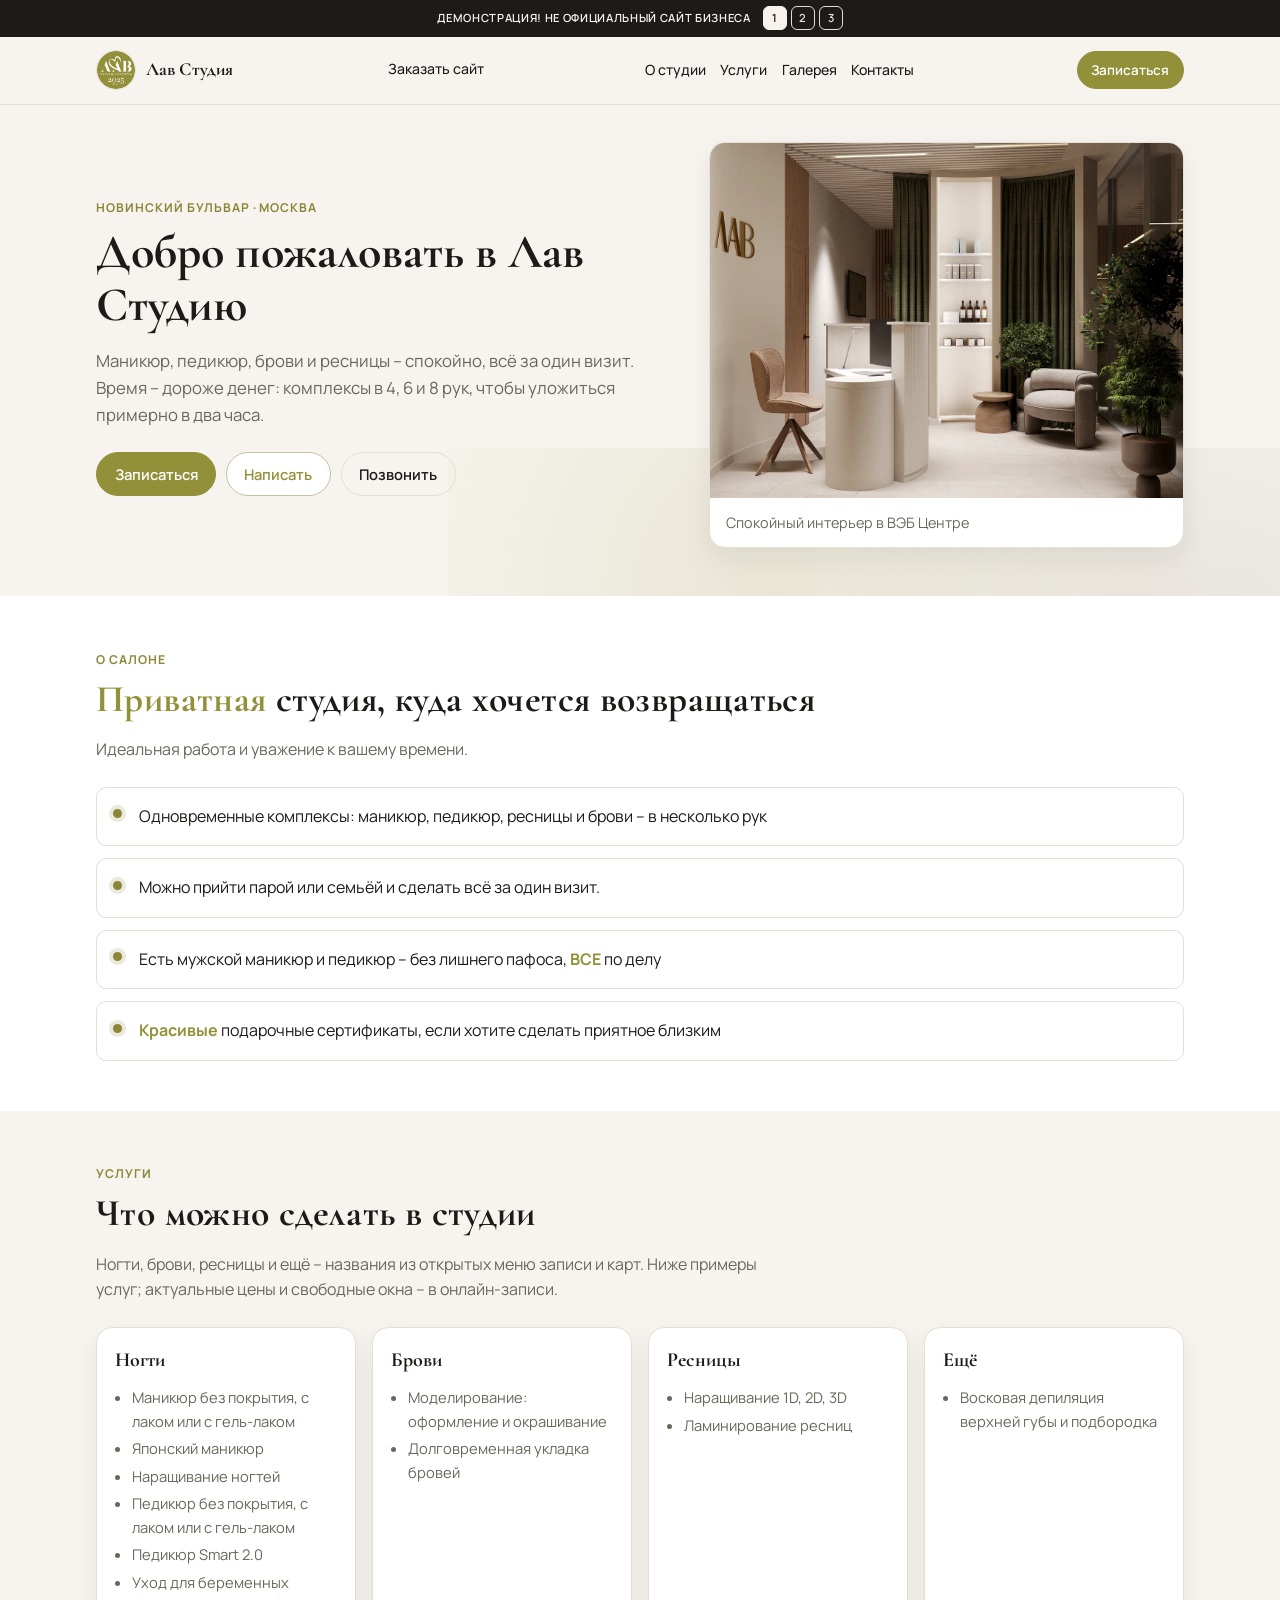
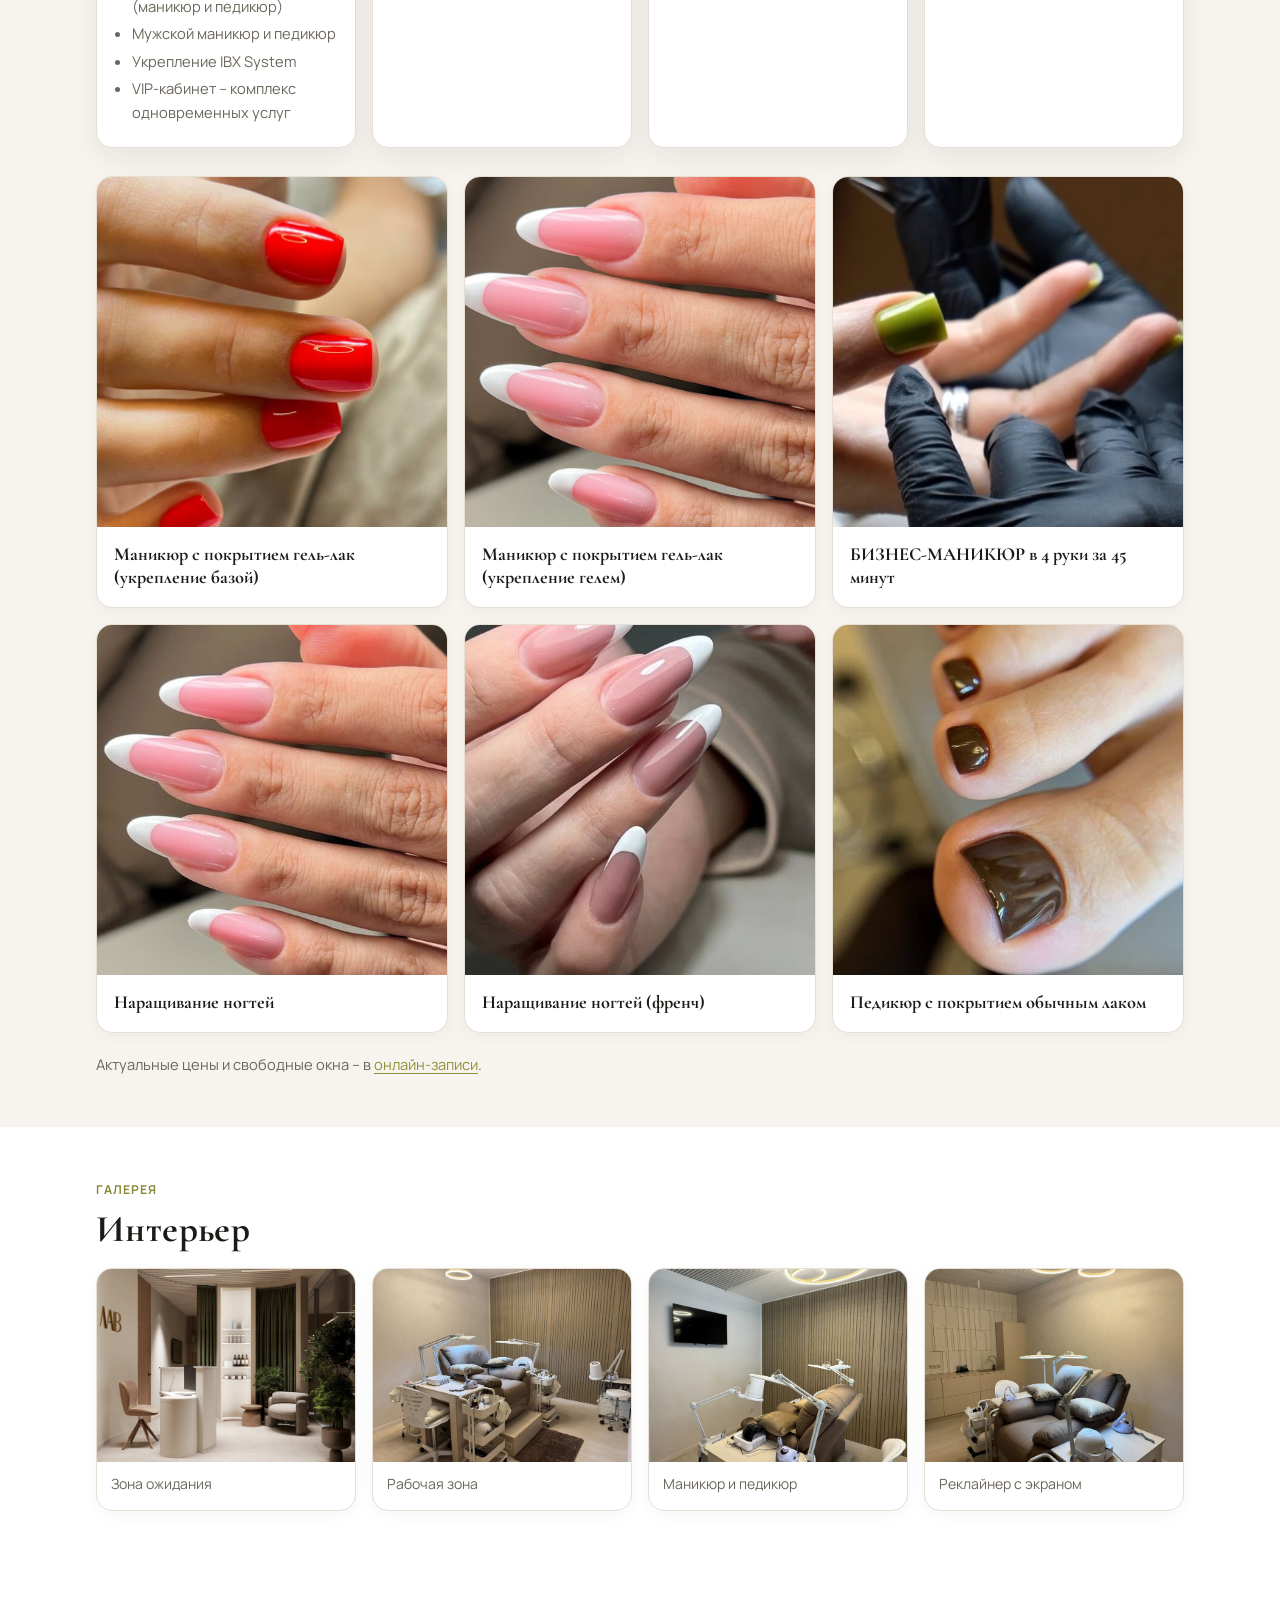
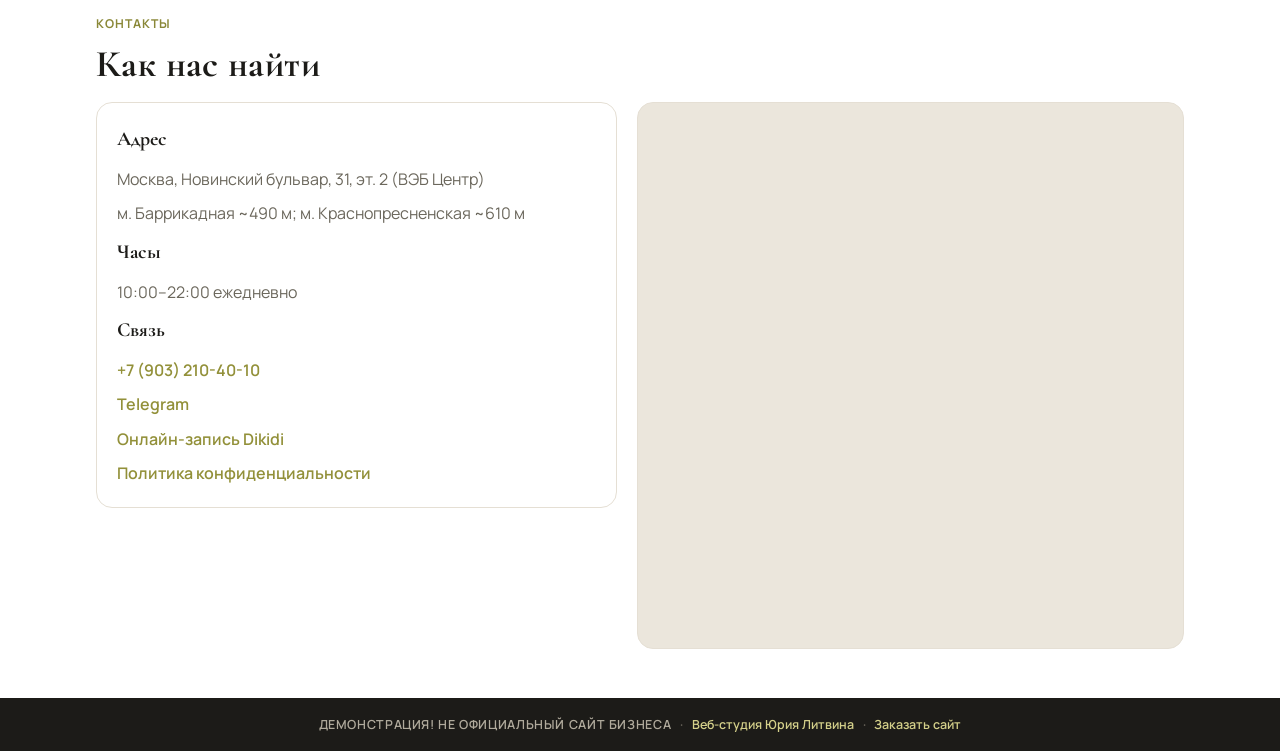
==== index.html @ 948a3c1b "Demo site" ====
<!DOCTYPE html>
<html lang="ru">
<head>
  <meta charset="utf-8">
  <meta name="viewport" content="width=device-width, initial-scale=1.0">
  <meta name="robots" content="noindex, nofollow">
  <title>Лав Студия – салон красоты на Новинском</title>
  <meta name="description" content="Лав Студия на Новинском бульваре, 31: салон одновременной заботы – комплексы маникюра, педикюра, бровей и ресниц в 4, 6 или 8 рук. Запись ежедневно 10:00–22:00 у м. Баррикадная.">
  <meta name="theme-color" content="#929039">

  <link rel="icon" sizes="any" href="logos/favicon.ico">
  <link rel="icon" type="image/png" sizes="32x32" href="logos/favicon-32x32.png">
  <link rel="apple-touch-icon" sizes="180x180" href="logos/apple-touch-icon.png">

  <link rel="preload" href="fonts/manrope-400.ttf" as="font" type="font/ttf" crossorigin>
  <link rel="preload" href="fonts/cormorant-garamond-700.ttf" as="font" type="font/ttf" crossorigin>
  <link rel="stylesheet" href="css/fonts.css">
  <link rel="stylesheet" href="css/styles.css">
</head>
<body>
  <a class="skip-link" href="#main">К содержанию</a>

    <div class="demo-strip" role="note">
    <span class="demo-phrase">ДЕМОНСТРАЦИЯ! НЕ ОФИЦИАЛЬНЫЙ САЙТ БИЗНЕСА</span>
    <nav class="variant-switch" aria-label="Варианты дизайна">
      <a href="index.html" aria-current="page" aria-label="Вариант 1">1</a>
      <a href="v2/index.html" aria-label="Вариант 2">2</a>
      <a href="v3/index.html" aria-label="Вариант 3">3</a>
    </nav>
  </div>

  <header class="site-header">
    <div class="container header-inner">
      <a class="brand" href="#top" id="top">
        <img class="brand__logo" src="logos/logo.png" alt="Лав Студия" width="80" height="80">
        <span class="brand__text">
          <span class="brand__name">Лав Студия</span>
</span>
      </a>

      <a class="order-link" href="https://litviniuv.ru/webstudio/order/?c=m4qx" rel="noopener noreferrer">Заказать сайт</a>

      <nav class="nav-desktop" aria-label="Основная навигация">
        <a href="#about">О студии</a>
        <a href="#services">Услуги</a>
        <a href="#gallery">Галерея</a>
                <a href="#contacts">Контакты</a>
      </nav>

      <div class="header-actions">
        <a class="btn btn--primary btn--sm" href="https://dikidi.ru/1859659" rel="noopener noreferrer">Записаться</a>
        <button class="burger" type="button" aria-expanded="false" aria-controls="mobile-menu" aria-label="Открыть меню">
          <span></span><span></span><span></span>
        </button>
      </div>
    </div>
  </header>

  <nav id="mobile-menu" class="nav-drawer" aria-label="Мобильное меню" hidden>
    <div class="container">
      <a href="https://litviniuv.ru/webstudio/order/?c=m4qx" rel="noopener noreferrer">Заказать сайт</a>
      <a href="#about">О студии</a>
      <a href="#services">Услуги</a>
      <a href="#gallery">Галерея</a>
            <a href="#contacts">Контакты</a>
    </div>
  </nav>

  <main id="main">
    <section class="hero" aria-labelledby="hero-title">
      <div class="container hero__grid">
        <div>
          <p class="section__eyebrow">Новинский бульвар · Москва</p>
          <h1 id="hero-title" class="hero__title">Добро пожаловать в Лав Студию</h1>
          <p class="hero__lead">
            Маникюр, педикюр, брови и ресницы – спокойно, всё за один визит. Время – дороже денег: комплексы в 4, 6 и 8 рук, чтобы уложиться примерно в два часа.
          </p>
          <div class="hero__cta">
            <a class="btn btn--primary" href="https://dikidi.ru/1859659" rel="noopener noreferrer">Записаться</a>
            <a class="btn btn--soft" href="https://t.me/lav_beautysalon" rel="noopener noreferrer">Написать</a>
            <a class="btn btn--ghost" href="tel:+79032104010">Позвонить</a>
          </div>
        </div>
        <figure class="hero__card">
          <img src="images/interior-01.jpg" alt="Зона ожидания салона Лав Студия" width="1400" height="1050" fetchpriority="high">
          <figcaption class="hero__card-caption">Спокойный интерьер в ВЭБ Центре</figcaption>
        </figure>
      </div>
    </section>

    <section id="about" class="section section--alt" aria-labelledby="about-title">
      <div class="container">
        <p class="section__eyebrow">О салоне</p>
        <h2 id="about-title" class="section__title"><span class="text-accent">Приватная</span> студия, куда хочется возвращаться</h2>
        <p class="section__lead">Идеальная работа и уважение к вашему времени.</p>
        <ul class="about-list">
          <li>Одновременные комплексы: маникюр, педикюр, ресницы и брови – в несколько рук</li>
          <li>Можно прийти парой или семьёй и сделать всё за один визит.</li>
          <li>Есть мужской маникюр и педикюр – без лишнего пафоса, <span class="text-accent">ВСЕ</span> по делу</li>
          <li><span class="text-accent">Красивые</span> подарочные сертификаты, если хотите сделать приятное близким</li>
        </ul>
      </div>
    </section>

    <section id="services" class="section" aria-labelledby="services-title">
      <div class="container">
        <p class="section__eyebrow">Услуги</p>
        <h2 id="services-title" class="section__title">Что можно сделать в студии</h2>
        <p class="section__lead">Ногти, брови, ресницы и ещё – названия из открытых меню записи и карт. Ниже примеры услуг; актуальные цены и свободные окна – в онлайн-записи.</p>

        <div class="service-cats">
          <article class="service-cat">
            <h3>Ногти</h3>
            <ul>
              <li>Маникюр без покрытия, с лаком или с гель-лаком</li>
              <li>Японский маникюр</li>
              <li>Наращивание ногтей</li>
              <li>Педикюр без покрытия, с лаком или с гель-лаком</li>
              <li>Педикюр Smart 2.0</li>
              <li>Уход для беременных (маникюр и педикюр)</li>
              <li>Мужской маникюр и педикюр</li>
              <li>Укрепление IBX System</li>
              <li>VIP-кабинет – комплекс одновременных услуг</li>
            </ul>
          </article>
          <article class="service-cat">
            <h3>Брови</h3>
            <ul>
              <li>Моделирование: оформление и окрашивание</li>
              <li>Долговременная укладка бровей</li>
            </ul>
          </article>
          <article class="service-cat">
            <h3>Ресницы</h3>
            <ul>
              <li>Наращивание 1D, 2D, 3D</li>
              <li>Ламинирование ресниц</li>
            </ul>
          </article>
          <article class="service-cat">
            <h3>Ещё</h3>
            <ul>
              <li>Восковая депиляция верхней губы и подбородка</li>
            </ul>
          </article>
        </div>

        <div class="service-grid">
          <article class="service-card">
            <img src="images/work-01.jpg" alt="Маникюр с покрытием гель-лак, укрепление базой" width="720" height="722" loading="lazy">
            <div class="service-card__body">
              <h3 class="service-card__name">Маникюр с покрытием гель-лак (укрепление базой)</h3>
            </div>
          </article>
          <article class="service-card">
            <img src="images/work-02.jpg" alt="Маникюр с покрытием гель-лак, укрепление гелем" width="900" height="900" loading="lazy">
            <div class="service-card__body">
              <h3 class="service-card__name">Маникюр с покрытием гель-лак (укрепление гелем)</h3>
            </div>
          </article>
          <article class="service-card">
            <img src="images/work-03.jpg" alt="Бизнес-маникюр в 4 руки за 45 минут" width="900" height="900" loading="lazy">
            <div class="service-card__body">
              <h3 class="service-card__name">БИЗНЕС-МАНИКЮР в 4 руки за 45 минут</h3>
            </div>
          </article>
          <article class="service-card">
            <img src="images/work-04.jpg" alt="Наращивание ногтей миндаль" width="506" height="900" loading="lazy">
            <div class="service-card__body">
              <h3 class="service-card__name">Наращивание ногтей</h3>
            </div>
          </article>
          <article class="service-card">
            <img src="images/work-05.jpg" alt="Наращивание ногтей френч" width="506" height="900" loading="lazy">
            <div class="service-card__body">
              <h3 class="service-card__name">Наращивание ногтей (френч)</h3>
            </div>
          </article>
          <article class="service-card">
            <img src="images/work-06.jpg" alt="Педикюр с покрытием обычным лаком" width="506" height="900" loading="lazy">
            <div class="service-card__body">
              <h3 class="service-card__name">Педикюр с покрытием обычным лаком</h3>
            </div>
          </article>
        </div>
      
        <p class="services-note">Актуальные цены и свободные окна – в <a href="https://dikidi.ru/1859659" rel="noopener noreferrer">онлайн-записи</a>.</p>
      </div>
    </section>

    <section id="gallery" class="section section--alt" aria-labelledby="gallery-title">
      <div class="container">
        <p class="section__eyebrow">Галерея</p>
        <h2 id="gallery-title" class="section__title">Интерьер</h2>
        <div class="gallery-grid">
          <figure class="gallery-item">
            <img src="images/interior-01.jpg" alt="Зона ожидания салона" width="1400" height="1050" loading="lazy">
            <figcaption>Зона ожидания</figcaption>
          </figure>
          <figure class="gallery-item">
            <img src="images/interior-02.jpg" alt="Рабочая зона с реклайнерами" width="1400" height="1050" loading="lazy">
            <figcaption>Рабочая зона</figcaption>
          </figure>
          <figure class="gallery-item">
            <img src="images/interior-03.jpg" alt="Кабинет маникюра и педикюра" width="1400" height="1050" loading="lazy">
            <figcaption>Маникюр и педикюр</figcaption>
          </figure>
          <figure class="gallery-item">
            <img src="images/interior-04.jpg" alt="Кресло-реклайнер с экраном" width="1400" height="1050" loading="lazy">
            <figcaption>Реклайнер с экраном</figcaption>
          </figure>
        </div>
      </div>
    </section>

    <section id="contacts" class="section section--alt" aria-labelledby="contacts-title">
      <div class="container">
        <p class="section__eyebrow">Контакты</p>
        <h2 id="contacts-title" class="section__title">Как нас найти</h2>
        <div class="contacts-grid">
          <div class="contact-card">
            <h3>Адрес</h3>
            <address>Москва, Новинский бульвар, 31, эт. 2 (ВЭБ Центр)</address>
            <p>м. Баррикадная ~490 м; м. Краснопресненская ~610 м</p>
            <h3 class="contact-card__sub">Часы</h3>
            <p>10:00–22:00 ежедневно</p>
            <h3 class="contact-card__sub">Связь</h3>
            <ul class="contact-list">
              <li><a href="tel:+79032104010">+7 (903) 210-40-10</a></li>
              <li><a href="https://t.me/lav_beautysalon" rel="noopener noreferrer">Telegram</a></li>
              <li><a href="https://dikidi.ru/1859659" rel="noopener noreferrer">Онлайн-запись Dikidi</a></li>
              <li><a href="privacy/">Политика конфиденциальности</a></li>
            </ul>
          </div>
          <div class="map-wrap" aria-label="Карта проезда">
            <iframe
              title="Лав Студия на Яндекс Картах"
              src="https://yandex.ru/map-widget/v1/?oid=202141686630&amp;ol=biz&amp;lang=ru_RU"
              width="560"
              height="400"
              loading="lazy"
              allowfullscreen></iframe>
          </div>
        </div>
      </div>
    </section>
  </main>

  <footer class="site-footer">
    <div class="container">
      <p class="footer-bar">
        <span class="footer-demo">ДЕМОНСТРАЦИЯ! НЕ ОФИЦИАЛЬНЫЙ САЙТ БИЗНЕСА</span>
        <span class="footer-sep" aria-hidden="true">·</span>
        <a class="footer-studio" href="https://litviniuv.ru/" rel="noopener noreferrer">Веб-студия Юрия Литвина</a>
        <span class="footer-sep" aria-hidden="true">·</span>
        <a class="footer-order" href="https://litviniuv.ru/webstudio/order/?c=m4qx" rel="noopener noreferrer">Заказать сайт</a>
      </p>
    </div>
  </footer>

  <script src="js/main.js" defer></script>
</body>
</html>
---- css/fonts.css ----
/* Self-hosted: Cormorant Garamond (display) + Manrope (body) */

@font-face {
  font-family: "Cormorant Garamond";
  font-style: normal;
  font-weight: 600;
  font-display: swap;
  src: url("../fonts/cormorant-garamond-600.ttf") format("truetype");
}

@font-face {
  font-family: "Cormorant Garamond";
  font-style: normal;
  font-weight: 700;
  font-display: swap;
  src: url("../fonts/cormorant-garamond-700.ttf") format("truetype");
}

@font-face {
  font-family: "Manrope";
  font-style: normal;
  font-weight: 400;
  font-display: swap;
  src: url("../fonts/manrope-400.ttf") format("truetype");
}

@font-face {
  font-family: "Manrope";
  font-style: normal;
  font-weight: 500;
  font-display: swap;
  src: url("../fonts/manrope-500.ttf") format("truetype");
}

@font-face {
  font-family: "Manrope";
  font-style: normal;
  font-weight: 600;
  font-display: swap;
  src: url("../fonts/manrope-600.ttf") format("truetype");
}

@font-face {
  font-family: "Manrope";
  font-style: normal;
  font-weight: 700;
  font-display: swap;
  src: url("../fonts/manrope-700.ttf") format("truetype");
}

:root {
  --font-display: "Cormorant Garamond", "Times New Roman", Times, Georgia, serif;
  --font-body: "Manrope", system-ui, -apple-system, "Segoe UI", Roboto, "Helvetica Neue", Arial, sans-serif;
}
---- css/styles.css ----
/* Лав Студия · C2 demo · olive-gold calm premium */

:root {
  --bg: #f7f4ef;
  --surface: #ffffff;
  --ink: #1c1b18;
  --text: #1c1b18;
  --muted: #6b675c;
  --accent: #8a8838;
  --accent-strong: #929039;
  --accent-hover: #6f6d2c;
  --blush: #d9cfc4;
  --taupe: #a89f92;
  --line: #e5dfd4;
  --shadow: 0 10px 28px rgba(28, 27, 24, 0.07);
  --radius: 16px;
  --radius-sm: 10px;
  --header-h: 4.25rem;
  --demo-h: 2.25rem;
  --max: 68rem;
  --focus: 0 0 0 3px rgba(138, 136, 56, 0.4);
  --z-strip: 140;
  --z-header: 130;
  --z-drawer: 125;
}

*,
*::before,
*::after {
  box-sizing: border-box;
}

html {
  scroll-behavior: smooth;
}

body {
  margin: 0;
  font-family: var(--font-body);
  font-size: 1rem;
  line-height: 1.6;
  color: var(--text);
  background: var(--bg);
  overflow-x: hidden;
  padding-top: calc(var(--demo-h) + var(--header-h));
}

img {
  max-width: 100%;
  height: auto;
  display: block;
}

a {
  color: var(--accent-strong);
  text-decoration-thickness: 1px;
  text-underline-offset: 0.18em;
}

a:hover {
  color: var(--accent-hover);
}

:focus {
  outline: none;
}

:focus-visible {
  outline: none;
  box-shadow: var(--focus);
  border-radius: 4px;
}

.skip-link {
  position: absolute;
  left: -9999px;
  top: 0;
  z-index: 1000;
  background: var(--ink);
  color: #fff;
  padding: 0.5rem 1rem;
}

.skip-link:focus {
  left: 0.5rem;
  top: 0.5rem;
}

.container {
  width: min(100% - 2rem, var(--max));
  margin-inline: auto;
}

/* Demo strip */
.demo-strip {
  position: fixed;
  top: 0;
  left: 0;
  right: 0;
  z-index: var(--z-strip);
  min-height: var(--demo-h);
  display: flex;
  align-items: center;
  justify-content: center;
  padding: 0.4rem 0.75rem;
  background: var(--ink);
  color: var(--bg);
  font-size: 0.7rem;
  font-weight: 600;
  letter-spacing: 0.06em;
  text-transform: uppercase;
  text-align: center;
  line-height: 1.3;
}

/* Header */
.site-header {
  position: fixed;
  left: 0;
  right: 0;
  width: 100%;
  top: var(--demo-h);
  z-index: var(--z-header);
  background: rgba(247, 244, 239, 0.92);
  backdrop-filter: blur(10px);
  border-bottom: 1px solid var(--line);
}

.site-header.is-menu-open {
  background: var(--bg);
  backdrop-filter: none;
}

.header-inner {
  display: flex;
  align-items: center;
  justify-content: space-between;
  gap: 0.6rem;
  min-height: var(--header-h);
  padding-block: 0.5rem;
}

.brand {
  display: flex;
  align-items: center;
  gap: 0.6rem;
  min-width: 0;
  color: inherit;
  text-decoration: none;
}

.brand:hover {
  color: inherit;
}

.brand__logo {
  width: 2.5rem;
  height: 2.5rem;
  border-radius: 50%;
  object-fit: cover;
  background: var(--surface);
  border: 1px solid var(--line);
  flex-shrink: 0;
}

.brand__text {
  min-width: 0;
}

.brand__name {
  display: block;
  font-family: var(--font-display);
  font-weight: 700;
  font-size: 1.15rem;
  line-height: 1.15;
  letter-spacing: 0.01em;
  white-space: nowrap;
  overflow: hidden;
  text-overflow: ellipsis;
}

.brand__tag {
  display: none;
  color: var(--muted);
  font-size: 0.72rem;
  line-height: 1.2;
  margin-top: 0.1rem;
}

.header-actions {
  display: flex;
  align-items: center;
  gap: 0.45rem;
  flex-shrink: 0;
  margin-left: auto;
}

.nav-desktop {
  display: none;
}

.nav-desktop a {
  color: var(--text);
  text-decoration: none;
  font-size: 0.88rem;
  font-weight: 500;
  padding: 0.35rem 0.4rem;
}

.nav-desktop a:hover {
  color: var(--accent-strong);
}

.order-link {
  display: none;
  color: var(--text);
  text-decoration: none;
  font-size: 0.88rem;
  font-weight: 500;
  white-space: nowrap;
  padding: 0.35rem 0.4rem;
  border-bottom: 1px solid transparent;
}

.order-link:hover {
  color: var(--accent-strong);
  text-decoration: underline;
  text-underline-offset: 0.2em;
}

.btn {
  display: inline-flex;
  align-items: center;
  justify-content: center;
  gap: 0.4rem;
  min-height: 2.75rem;
  padding: 0.55rem 1.1rem;
  border-radius: 999px;
  border: 1px solid transparent;
  font: inherit;
  font-weight: 600;
  font-size: 0.92rem;
  line-height: 1.2;
  text-decoration: none;
  cursor: pointer;
  transition: background 0.15s ease, color 0.15s ease, border-color 0.15s ease;
}

.btn:hover {
  text-decoration: none;
}

.btn--primary {
  background: var(--accent-strong);
  color: #fff;
  border-color: var(--accent-strong);
}

.btn--primary:hover {
  background: var(--accent-hover);
  border-color: var(--accent-hover);
  color: #fff;
}

.btn--ghost {
  background: transparent;
  color: var(--text);
  border-color: var(--line);
}

.btn--ghost:hover {
  border-color: var(--accent);
  color: var(--text);
  background: var(--surface);
}

.btn--soft {
  background: var(--surface);
  color: var(--accent-strong);
  border-color: color-mix(in srgb, var(--accent) 35%, var(--line));
}

.btn--soft:hover {
  background: #faf8f3;
  color: var(--accent-hover);
}

.btn--sm {
  min-height: 2.35rem;
  padding: 0.35rem 0.85rem;
  font-size: 0.84rem;
}

.burger {
  width: 2.65rem;
  height: 2.65rem;
  border: 1px solid var(--line);
  border-radius: 999px;
  background: var(--surface);
  display: inline-flex;
  flex-direction: column;
  align-items: center;
  justify-content: center;
  gap: 5px;
  cursor: pointer;
  padding: 0;
}

.burger span {
  display: block;
  width: 1.05rem;
  height: 2px;
  background: var(--text);
  border-radius: 1px;
  transition: transform 0.2s ease, opacity 0.2s ease;
}

.burger[aria-expanded="true"] span:nth-child(1) {
  transform: translateY(7px) rotate(45deg);
}

.burger[aria-expanded="true"] span:nth-child(2) {
  opacity: 0;
}

.burger[aria-expanded="true"] span:nth-child(3) {
  transform: translateY(-7px) rotate(-45deg);
}

/* Drawer – sibling of header */

/* Mobile menu open: lock page; chrome already fixed so no sticky jump */
html.is-menu-open {
  overflow: hidden;
  overscroll-behavior: none;
}

body.is-menu-open {
  position: fixed;
  left: 0;
  right: 0;
  width: 100%;
  overflow: hidden;
  overscroll-behavior: none;
  touch-action: none;
}

body.is-menu-open .nav-drawer {
  touch-action: pan-y;
}

.nav-drawer {
  position: fixed;
  top: calc(var(--demo-h) + var(--header-h));
  left: 0;
  right: 0;
  z-index: var(--z-drawer);
  display: none;
  max-height: calc(100vh - var(--demo-h) - var(--header-h));
  overflow-y: auto;
  background: var(--bg);
  border-bottom: 1px solid var(--line);
  box-shadow: var(--shadow);
  padding: 0.5rem 0 1.25rem;
}

.nav-drawer[hidden] {
  display: none !important;
}

.nav-drawer.is-open {
  display: block !important;
  -webkit-overflow-scrolling: touch;
  overscroll-behavior: contain;
}

.nav-drawer a {
  display: block;
  padding: 0.85rem 0;
  color: var(--text);
  text-decoration: none;
  font-weight: 500;
  border-bottom: 1px solid var(--line);
}

.nav-drawer a:hover {
  color: var(--accent-strong);
}

.nav-drawer .btn {
  width: 100%;
  margin-top: 1rem;
}

/* Sections */
.section {
  padding: 3.1rem 0;
}

.section--alt {
  background: var(--surface);
}

.section__eyebrow {
  display: inline-block;
  margin: 0 0 0.55rem;
  color: var(--accent);
  font-size: 0.76rem;
  font-weight: 700;
  letter-spacing: 0.08em;
  text-transform: uppercase;
}

.section__title {
  margin: 0 0 1rem;
  font-family: var(--font-display);
  font-size: clamp(1.7rem, 4vw, 2.35rem);
  font-weight: 700;
  line-height: 1.15;
  letter-spacing: 0.01em;
}

.section__lead {
  margin: 0 0 1.5rem;
  color: var(--muted);
  max-width: 42rem;
}

.section__lead + .section__lead {
  margin-top: -0.75rem;
}

/* Hero */
.hero {
  padding: 2.4rem 0 3rem;
  position: relative;
  overflow: hidden;
}

.hero::before {
  content: "";
  position: absolute;
  inset: auto -20% -40% 35%;
  height: 70%;
  background:
    radial-gradient(circle at 30% 40%, rgba(146, 144, 57, 0.14), transparent 55%),
    radial-gradient(circle at 70% 60%, rgba(168, 159, 146, 0.2), transparent 50%);
  pointer-events: none;
}

.hero__grid {
  position: relative;
  display: grid;
  gap: 1.75rem;
}

.hero__title {
  margin: 0 0 1rem;
  font-family: var(--font-display);
  font-size: clamp(1.85rem, 6vw, 3rem);
  font-weight: 700;
  line-height: 1.1;
}

.hero__lead {
  margin: 0 0 1.5rem;
  font-size: 1.05rem;
  color: var(--muted);
  max-width: 36rem;
}

.hero__cta {
  display: flex;
  flex-wrap: wrap;
  gap: 0.6rem;
}

.hero__card {
  margin: 0;
  background: var(--surface);
  border: 1px solid var(--line);
  border-radius: var(--radius);
  box-shadow: var(--shadow);
  overflow: hidden;
}

.hero__card img {
  width: 100%;
  aspect-ratio: 4 / 3;
  object-fit: cover;
}

.hero__card-caption {
  padding: 0.8rem 1rem;
  font-size: 0.9rem;
  color: var(--muted);
}

/* About */
.about-prose {
  display: grid;
  gap: 1rem;
  max-width: 42rem;
}

.about-prose p {
  margin: 0;
  color: var(--muted);
  font-size: 1.02rem;
}


/* About list (wording from lav-nails-1; m4qx tokens) */

.text-accent {
  color: var(--accent-strong);
  font-weight: 700;
}

.about-list {
  margin: 0;
  padding: 0;
  list-style: none;
  display: grid;
  gap: 0.75rem;
}

.about-list li {
  position: relative;
  padding: 1rem 1rem 1rem 2.6rem;
  background: var(--surface);
  border: 1px solid var(--line);
  border-radius: var(--radius-sm);
}

.about-list li::before {
  content: "";
  position: absolute;
  left: 1rem;
  top: 1.35rem;
  width: 0.55rem;
  height: 0.55rem;
  border-radius: 50%;
  background: var(--accent);
  box-shadow: 0 0 0 4px rgba(138, 136, 56, 0.18);
}

.about-note {
  margin: 1.25rem 0 0;
  color: var(--muted);
  font-size: 0.98rem;
}

/* Service category lists (text) above photo price cards */
.service-cats {
  display: grid;
  gap: 1rem;
  margin: 0 0 1.75rem;
}

@media (min-width: 720px) {
  .service-cats {
    grid-template-columns: repeat(2, minmax(0, 1fr));
  }
}

@media (min-width: 1100px) {
  .service-cats {
    grid-template-columns: repeat(4, minmax(0, 1fr));
  }
}

.service-cat {
  background: var(--surface);
  border: 1px solid var(--line);
  border-radius: var(--radius);
  padding: 1rem 1.1rem 1.15rem;
  box-shadow: var(--shadow);
}

.service-cat h3 {
  margin: 0 0 0.65rem;
  font-family: var(--font-display);
  font-size: 1.25rem;
  font-weight: 700;
}

.service-cat ul {
  margin: 0;
  padding-left: 1.1rem;
  color: var(--muted);
  font-size: 0.92rem;
}

.service-cat li {
  margin: 0.25rem 0;
}

.services-note {
  margin: 1.25rem 0 0;
  font-size: 0.92rem;
  color: var(--muted);
}

/* Services */
.service-grid {
  display: grid;
  gap: 1rem;
}

.service-card {
  margin: 0;
  background: var(--surface);
  border: 1px solid var(--line);
  border-radius: var(--radius);
  overflow: hidden;
  box-shadow: 0 4px 16px rgba(28, 27, 24, 0.04);
  display: flex;
  flex-direction: column;
}

.service-card img {
  width: 100%;
  aspect-ratio: 1 / 1;
  object-fit: cover;
  background: #ebe6dc;
}

.service-card__body {
  padding: 1rem 1.05rem 1.15rem;
  display: flex;
  flex-direction: column;
  gap: 0.35rem;
  flex: 1;
}

.service-card__name {
  margin: 0;
  font-family: var(--font-display);
  font-size: 1.15rem;
  font-weight: 700;
  line-height: 1.25;
}

.service-card__price {
  margin: 0;
  color: var(--accent-strong);
  font-weight: 600;
  font-size: 0.98rem;
}

.services-note {
  margin: 1.25rem 0 0;
  font-size: 0.92rem;
  color: var(--muted);
}

/* Gallery */
.gallery-grid {
  display: grid;
  grid-template-columns: 1fr;
  gap: 1rem;
}

.gallery-item {
  margin: 0;
  background: var(--surface);
  border: 1px solid var(--line);
  border-radius: var(--radius);
  overflow: hidden;
  box-shadow: 0 4px 16px rgba(28, 27, 24, 0.04);
}

.gallery-item img {
  width: 100%;
  aspect-ratio: 4 / 3;
  object-fit: cover;
  background: #ebe6dc;
}

.gallery-item figcaption {
  padding: 0.7rem 0.9rem 0.9rem;
  font-size: 0.88rem;
  color: var(--muted);
}

/* Booking */
.booking-steps {
  margin: 0 0 1.5rem;
  padding: 0;
  list-style: none;
  display: grid;
  gap: 0.75rem;
  counter-reset: step;
}

.booking-steps li {
  position: relative;
  counter-increment: step;
  padding: 1rem 1rem 1rem 3.1rem;
  background: var(--surface);
  border: 1px solid var(--line);
  border-radius: var(--radius-sm);
  color: var(--muted);
}

.booking-steps li::before {
  content: counter(step);
  position: absolute;
  left: 1rem;
  top: 1rem;
  width: 1.5rem;
  height: 1.5rem;
  border-radius: 50%;
  background: var(--accent-strong);
  color: #fff;
  font-size: 0.8rem;
  font-weight: 700;
  display: flex;
  align-items: center;
  justify-content: center;
}

.booking-cta {
  display: flex;
  flex-wrap: wrap;
  gap: 0.6rem;
}

/* Contacts */
.contacts-grid {
  display: grid;
  gap: 1.25rem;
}

.contact-card {
  background: var(--surface);
  border: 1px solid var(--line);
  border-radius: var(--radius);
  padding: 1.25rem;
}

.contact-card h3 {
  margin: 0 0 0.75rem;
  font-family: var(--font-display);
  font-size: 1.25rem;
}

.contact-card__sub {
  margin-top: 1.25rem;
}

.contact-card p,
.contact-card address {
  margin: 0 0 0.55rem;
  font-style: normal;
  color: var(--muted);
}

.contact-card a {
  font-weight: 600;
  text-decoration: none;
}

.contact-card a:hover {
  text-decoration: underline;
}

.contact-list {
  list-style: none;
  margin: 0;
  padding: 0;
  display: grid;
  gap: 0.55rem;
}

.map-wrap {
  border-radius: var(--radius);
  overflow: hidden;
  border: 1px solid var(--line);
  background: #ebe6dc;
  aspect-ratio: 4 / 3;
  min-height: 240px;
}

.map-wrap iframe {
  display: block;
  width: 100%;
  height: 100%;
  border: 0;
}

/* Footer - one line, three parts */
.site-footer {
  padding: 1.1rem 0;
  background: var(--ink);
  color: #f3efe8;
}

.site-footer a {
  color: #d4d08a;
  text-decoration: none;
}

.site-footer a:hover {
  color: #fff;
  text-decoration: underline;
}

.footer-bar {
  margin: 0;
  display: flex;
  flex-wrap: wrap;
  align-items: center;
  justify-content: center;
  gap: 0.35rem 0.55rem;
  text-align: center;
  font-size: 0.78rem;
  line-height: 1.4;
}

.footer-demo {
  margin: 0;
  letter-spacing: 0.05em;
  text-transform: uppercase;
  font-weight: 600;
  color: #b0aa9c;
}

.footer-sep {
  color: #6f6a60;
  font-weight: 600;
}

.footer-studio,
.footer-order {
  margin: 0;
  font-weight: 600;
  white-space: nowrap;
}

@media (max-width: 360px) {
  .footer-bar {
    font-size: 0.7rem;
    gap: 0.25rem 0.4rem;
  }
}

/* Utility pages */
.page-simple {
  min-height: 70vh;
  display: grid;
  align-content: center;
  padding: 3rem 0;
}

.page-simple h1 {
  margin: 0 0 0.75rem;
  font-family: var(--font-display);
  font-size: clamp(1.8rem, 5vw, 2.4rem);
}

.page-simple p {
  margin: 0 0 1.25rem;
  color: var(--muted);
  max-width: 36rem;
}

/* Breakpoints */
@media (min-width: 400px) {
  .brand__tag {
    display: block;
  }
}

@media (min-width: 480px) {
  .gallery-grid {
    grid-template-columns: repeat(2, 1fr);
  }

  .service-grid {
    grid-template-columns: repeat(2, 1fr);
  }
}

@media (min-width: 768px) {
  .hero__grid {
    grid-template-columns: 1.1fr 0.9fr;
    align-items: center;
    gap: 2rem;
  }

  .contacts-grid {
    grid-template-columns: 1fr 1.05fr;
    align-items: start;
  }

  .map-wrap {
    aspect-ratio: 1 / 1;
    min-height: 320px;
  }

  .gallery-grid {
    grid-template-columns: repeat(2, 1fr);
  }

  .service-grid {
    grid-template-columns: repeat(3, 1fr);
  }
}

@media (min-width: 960px) {
  .burger {
    display: none;
  }

  .order-link {
    display: inline;
    flex-shrink: 0;
  }

  .nav-desktop {
    display: flex;
    align-items: center;
    gap: 0.1rem;
    margin-right: 0.5rem;
  }

  .header-actions {
    margin-left: 0;
  }

  .header-inner {
    gap: 0.75rem;
  }

  .nav-drawer {
    display: none !important;
  }

  .service-grid {
    grid-template-columns: repeat(3, 1fr);
  }

  .gallery-grid {
    grid-template-columns: repeat(4, 1fr);
  }
}

@media (prefers-reduced-motion: reduce) {
  html {
    scroll-behavior: auto;
  }

  *,
  *::before,
  *::after {
    transition: none !important;
    animation: none !important;
  }
}

/* variant switcher (site-all preview) — keep strip one line so --demo-h stays valid */
.demo-strip {
  display: flex;
  align-items: center;
  justify-content: center;
  flex-wrap: nowrap;
  gap: 8px 12px;
  padding-inline: 0.5rem;
}
.demo-phrase {
  margin: 0;
  white-space: nowrap;
  overflow: hidden;
  text-overflow: ellipsis;
  max-width: min(52vw, 22rem);
}
.variant-switch {
  display: inline-flex;
  align-items: center;
  gap: 4px;
  flex-shrink: 0;
}
.variant-switch a {
  display: inline-flex;
  align-items: center;
  justify-content: center;
  min-width: 24px;
  min-height: 24px;
  padding: 0 4px;
  border-radius: 6px;
  text-decoration: none;
  font-weight: 600;
  letter-spacing: 0;
  text-transform: none;
  color: inherit;
  border: 1px solid currentColor;
  opacity: 0.9;
}
.variant-switch a:hover { opacity: 1; }
.variant-switch a[aria-current="page"] {
  background: #f7f2ec;
  color: #1a1a1a;
  border-color: #f7f2ec;
  opacity: 1;
}
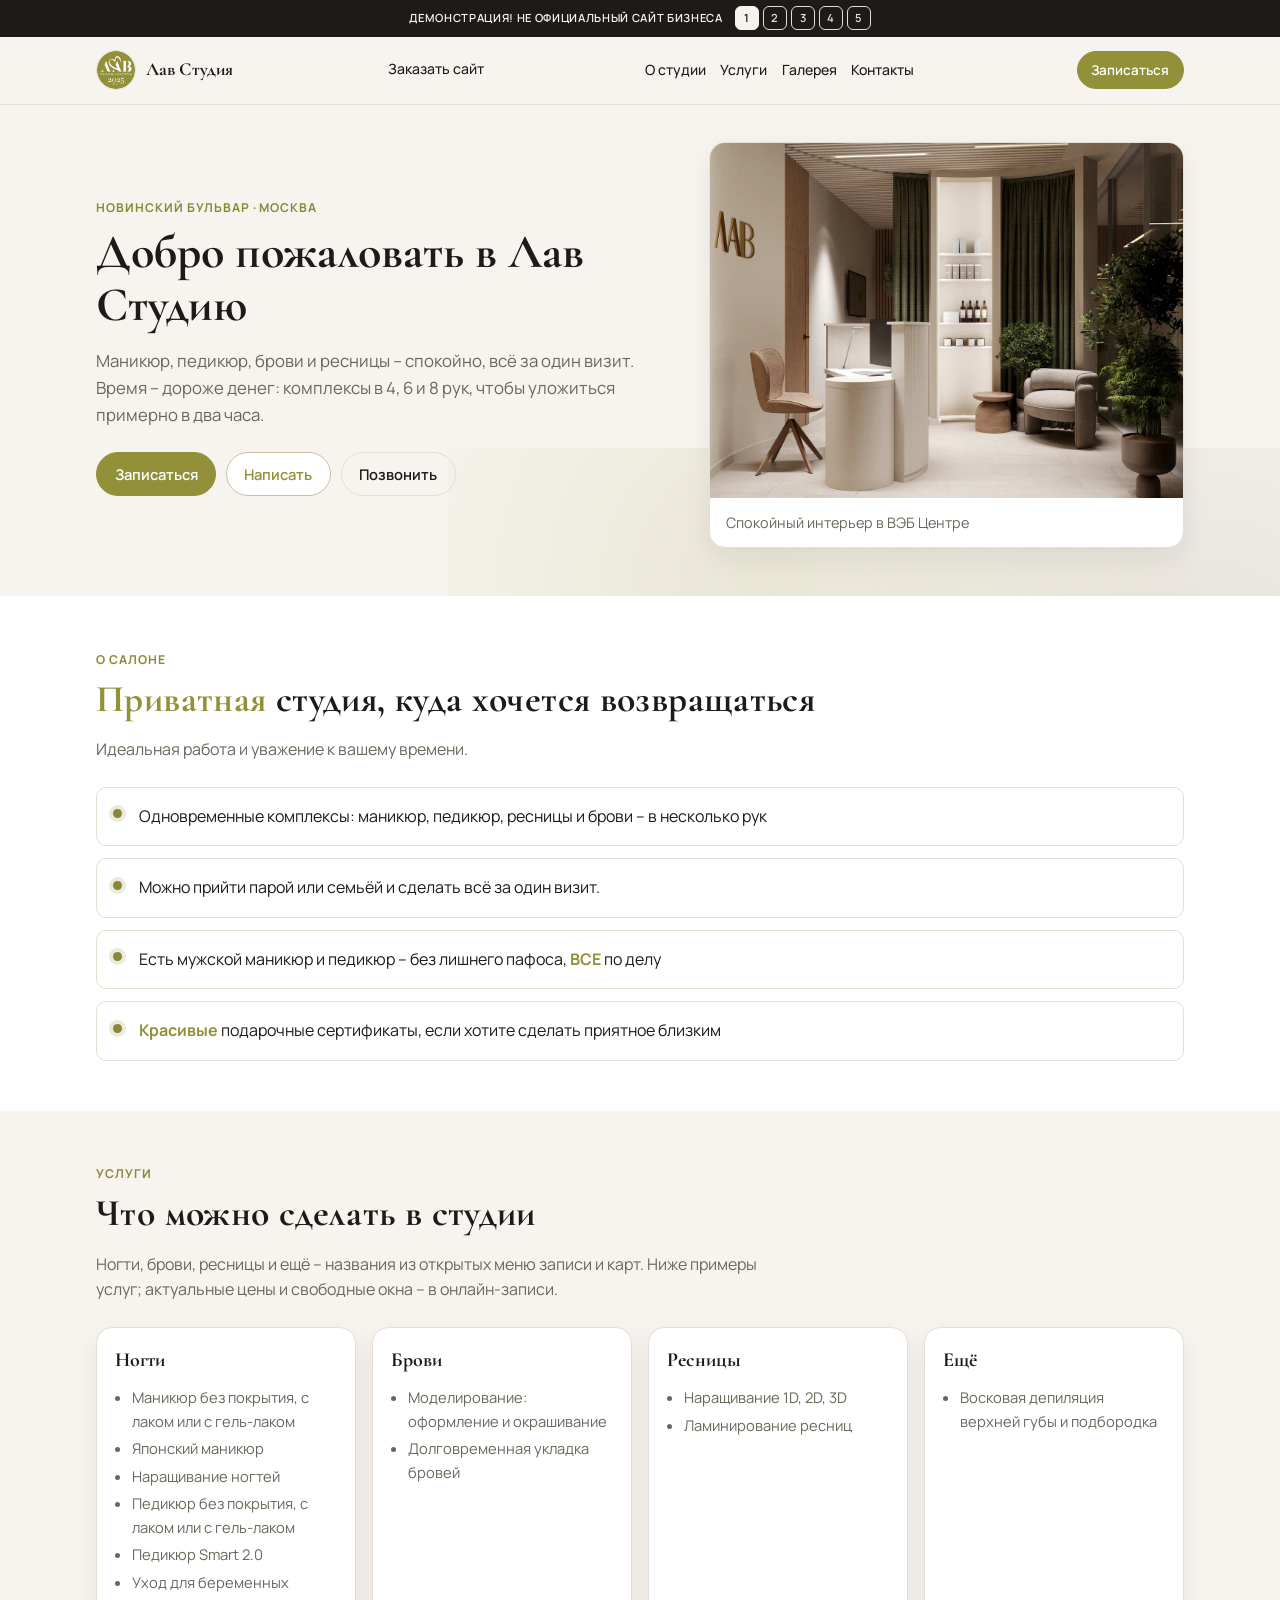
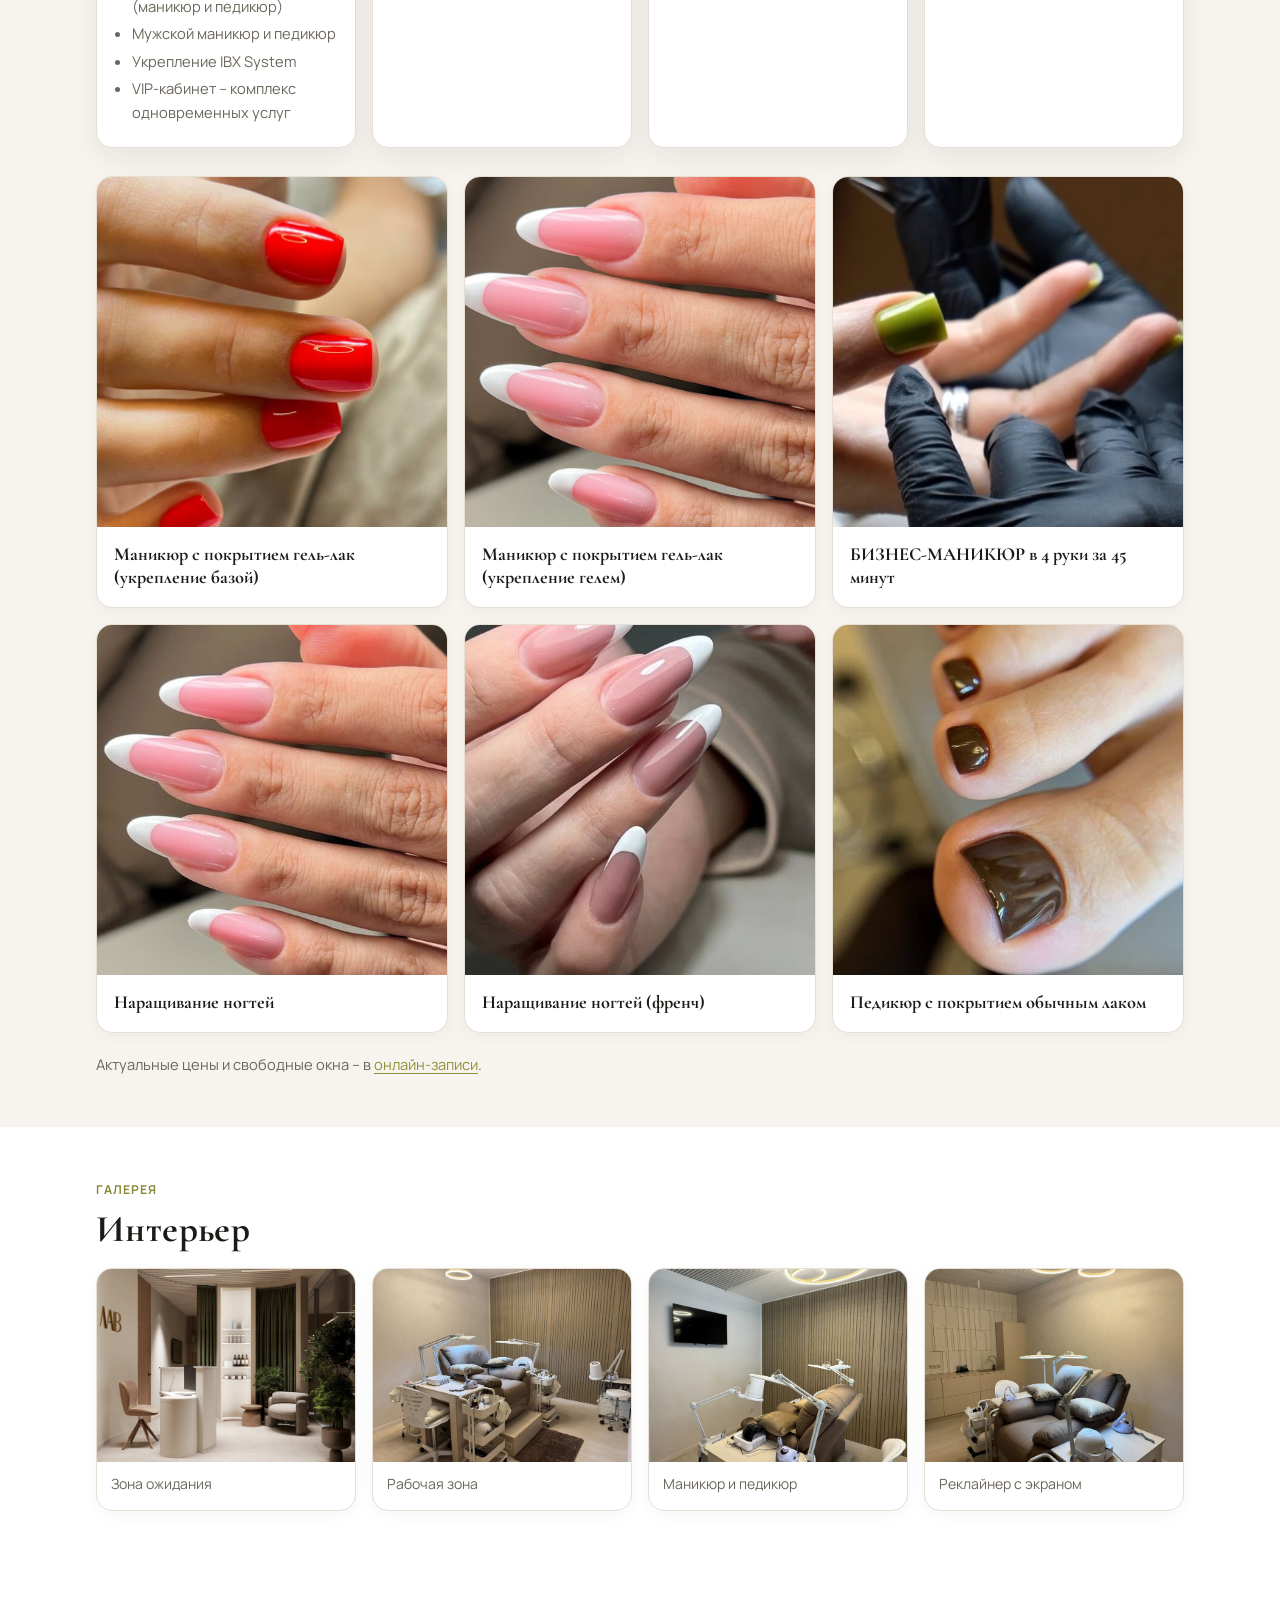
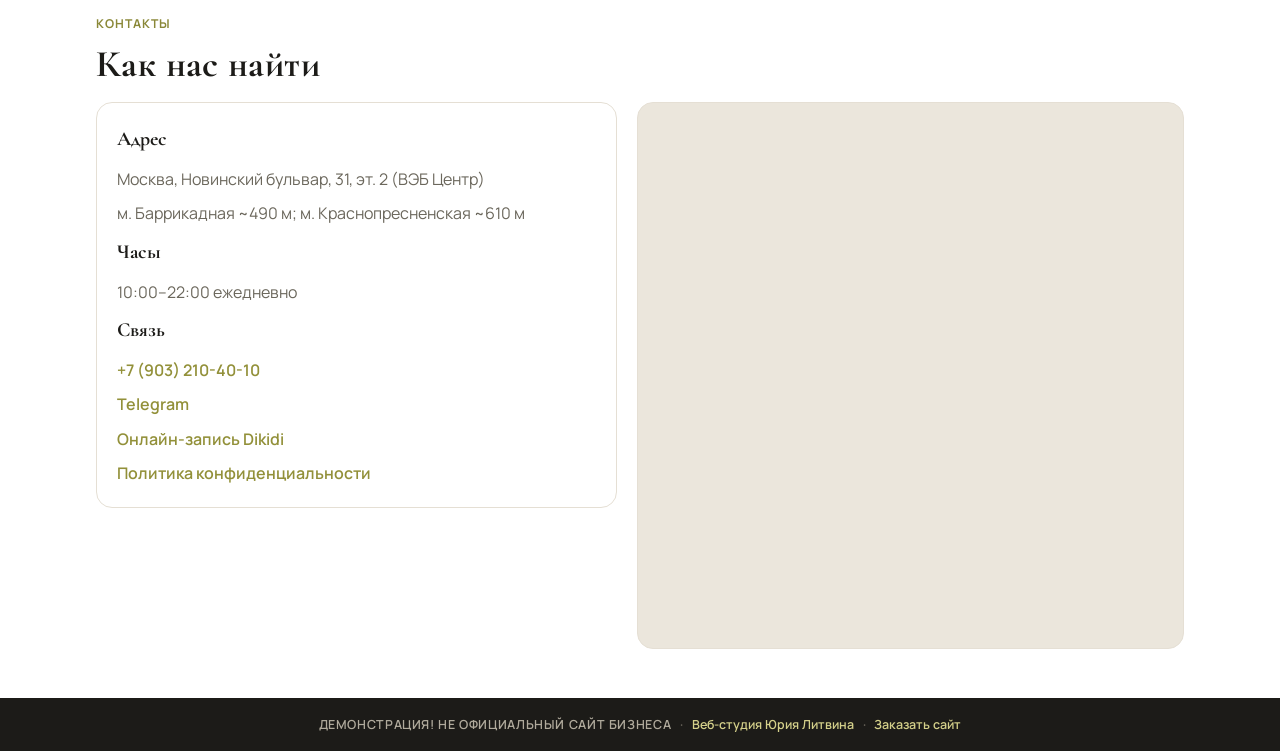
==== commit e4b04159: "Demo site" ====
--- a/index.html
+++ b/index.html
@@ -26,6 +26,8 @@
       <a href="index.html" aria-current="page" aria-label="Вариант 1">1</a>
       <a href="v2/index.html" aria-label="Вариант 2">2</a>
       <a href="v3/index.html" aria-label="Вариант 3">3</a>
+      <a href="v4/index.html" aria-label="Вариант 4">4</a>
+      <a href="v5/index.html" aria-label="Вариант 5">5</a>
     </nav>
   </div>
 
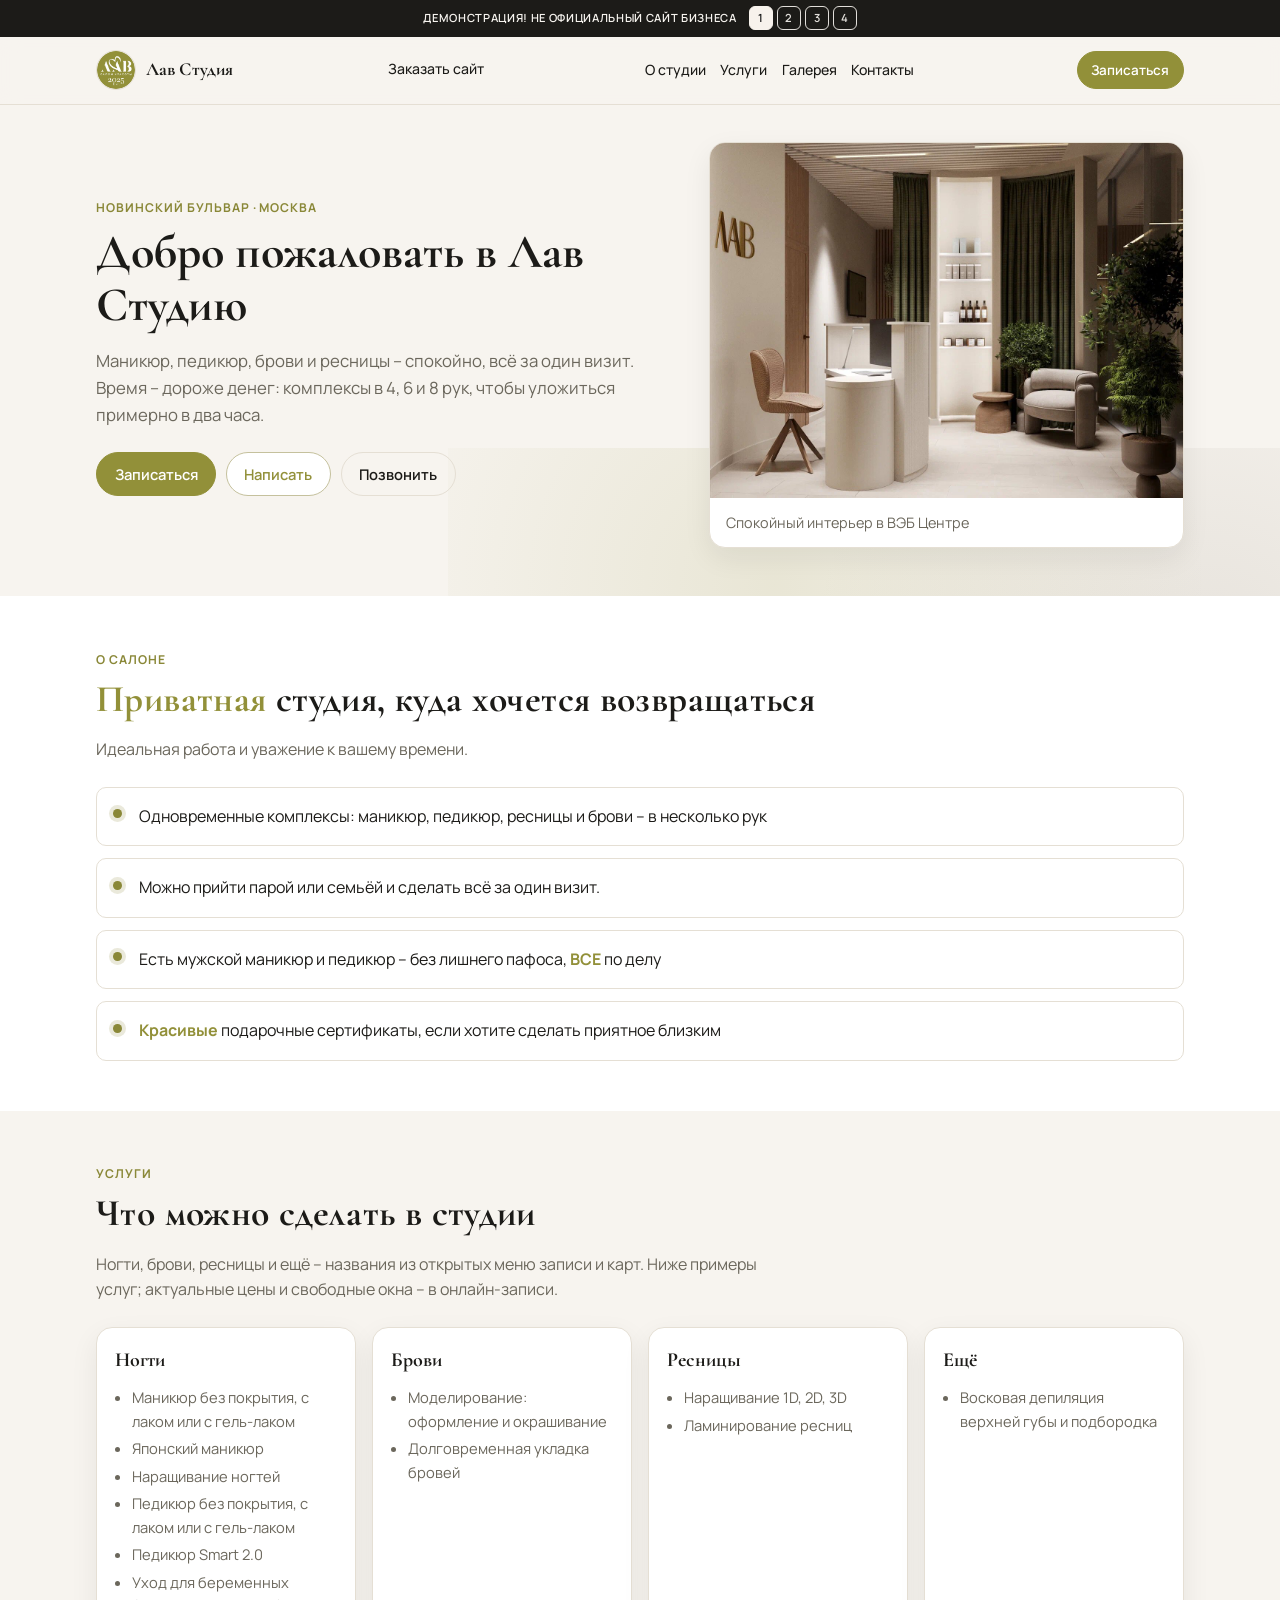
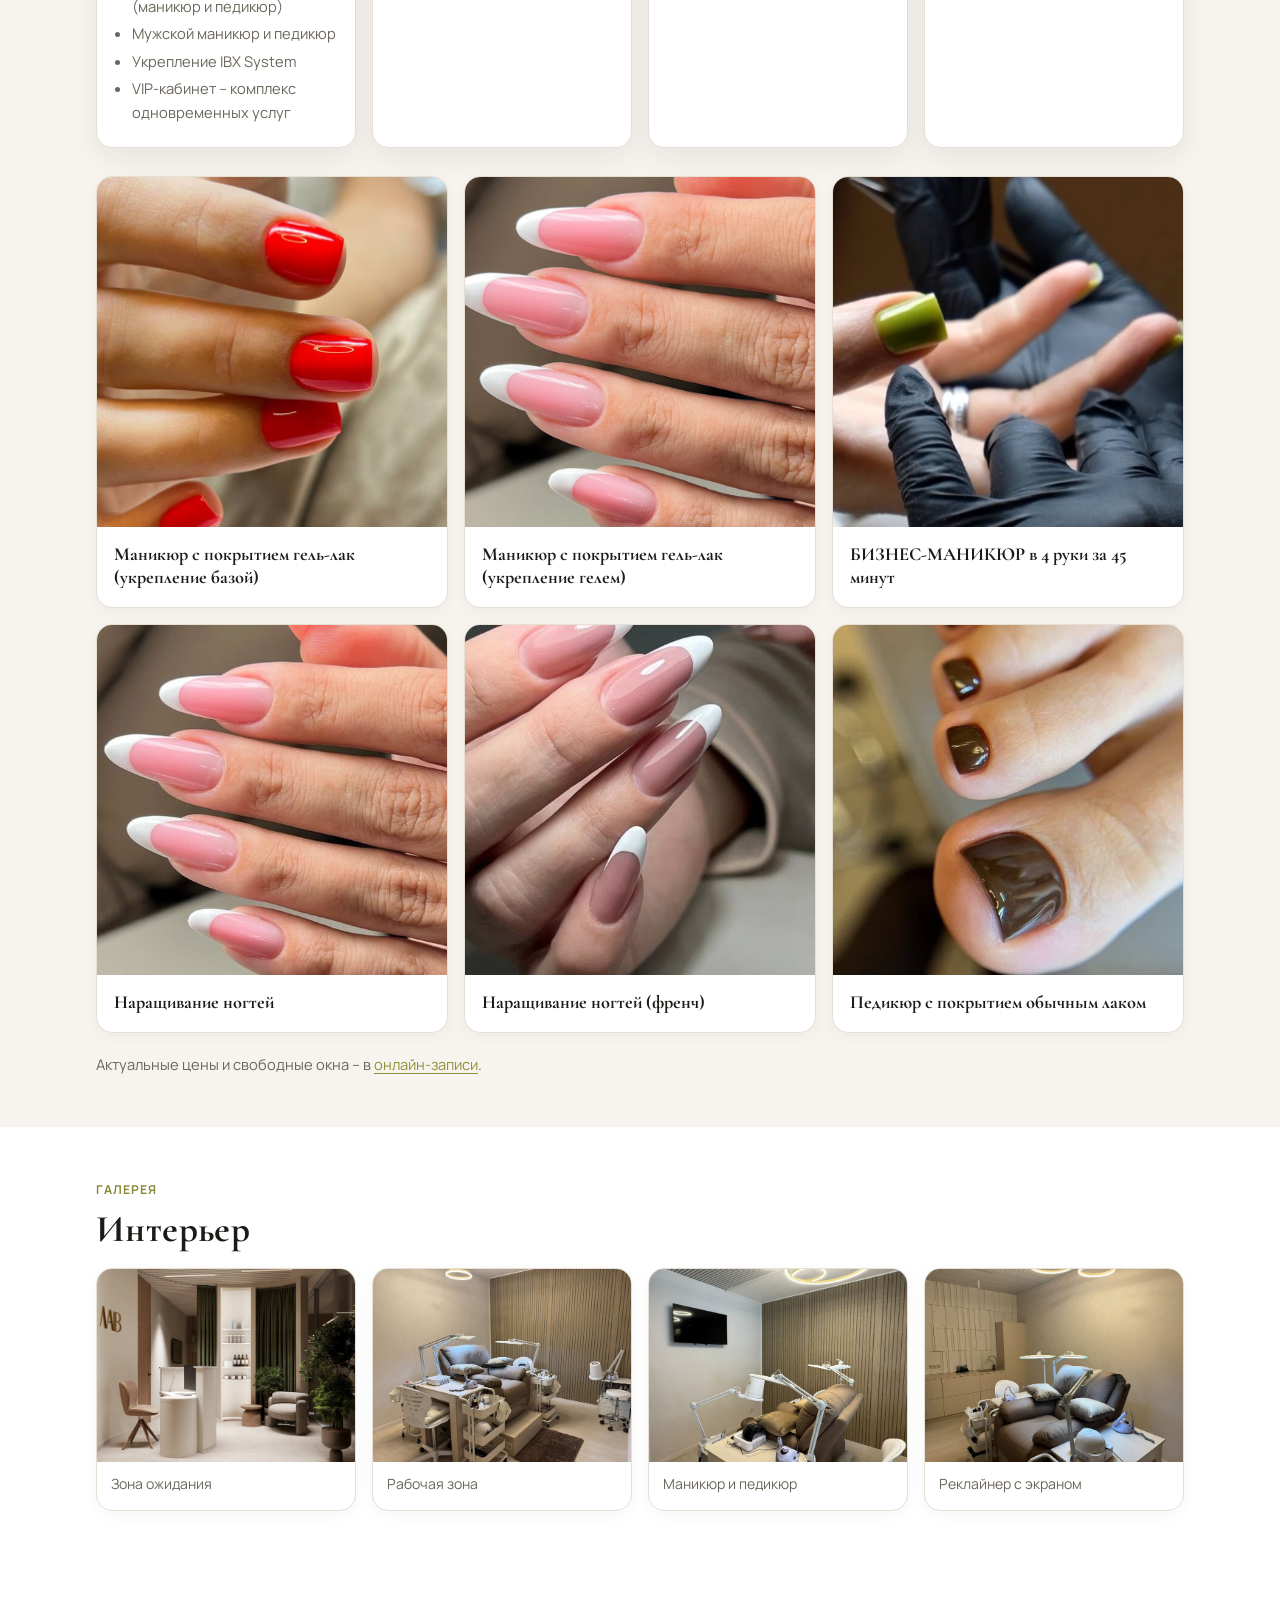
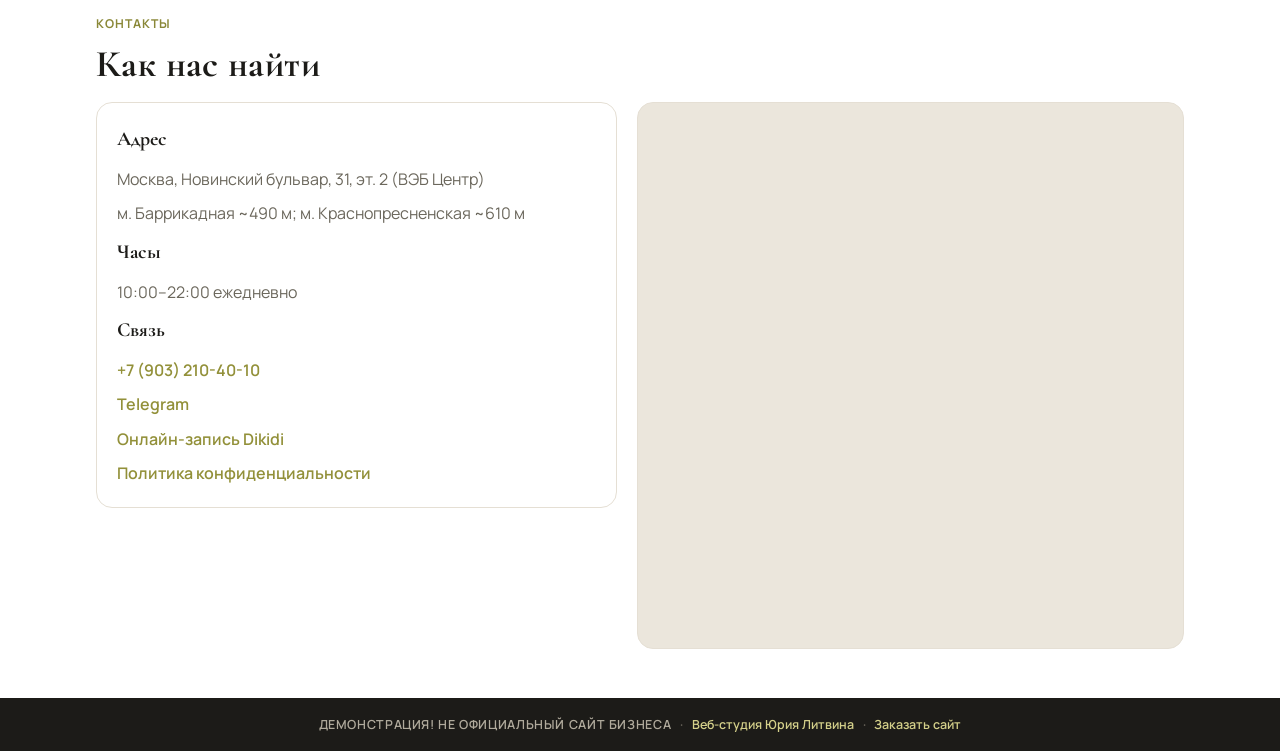
==== commit 83544333: "Demo site" ====
--- a/index.html
+++ b/index.html
@@ -27,7 +27,6 @@
       <a href="v2/index.html" aria-label="Вариант 2">2</a>
       <a href="v3/index.html" aria-label="Вариант 3">3</a>
       <a href="v4/index.html" aria-label="Вариант 4">4</a>
-      <a href="v5/index.html" aria-label="Вариант 5">5</a>
     </nav>
   </div>
 
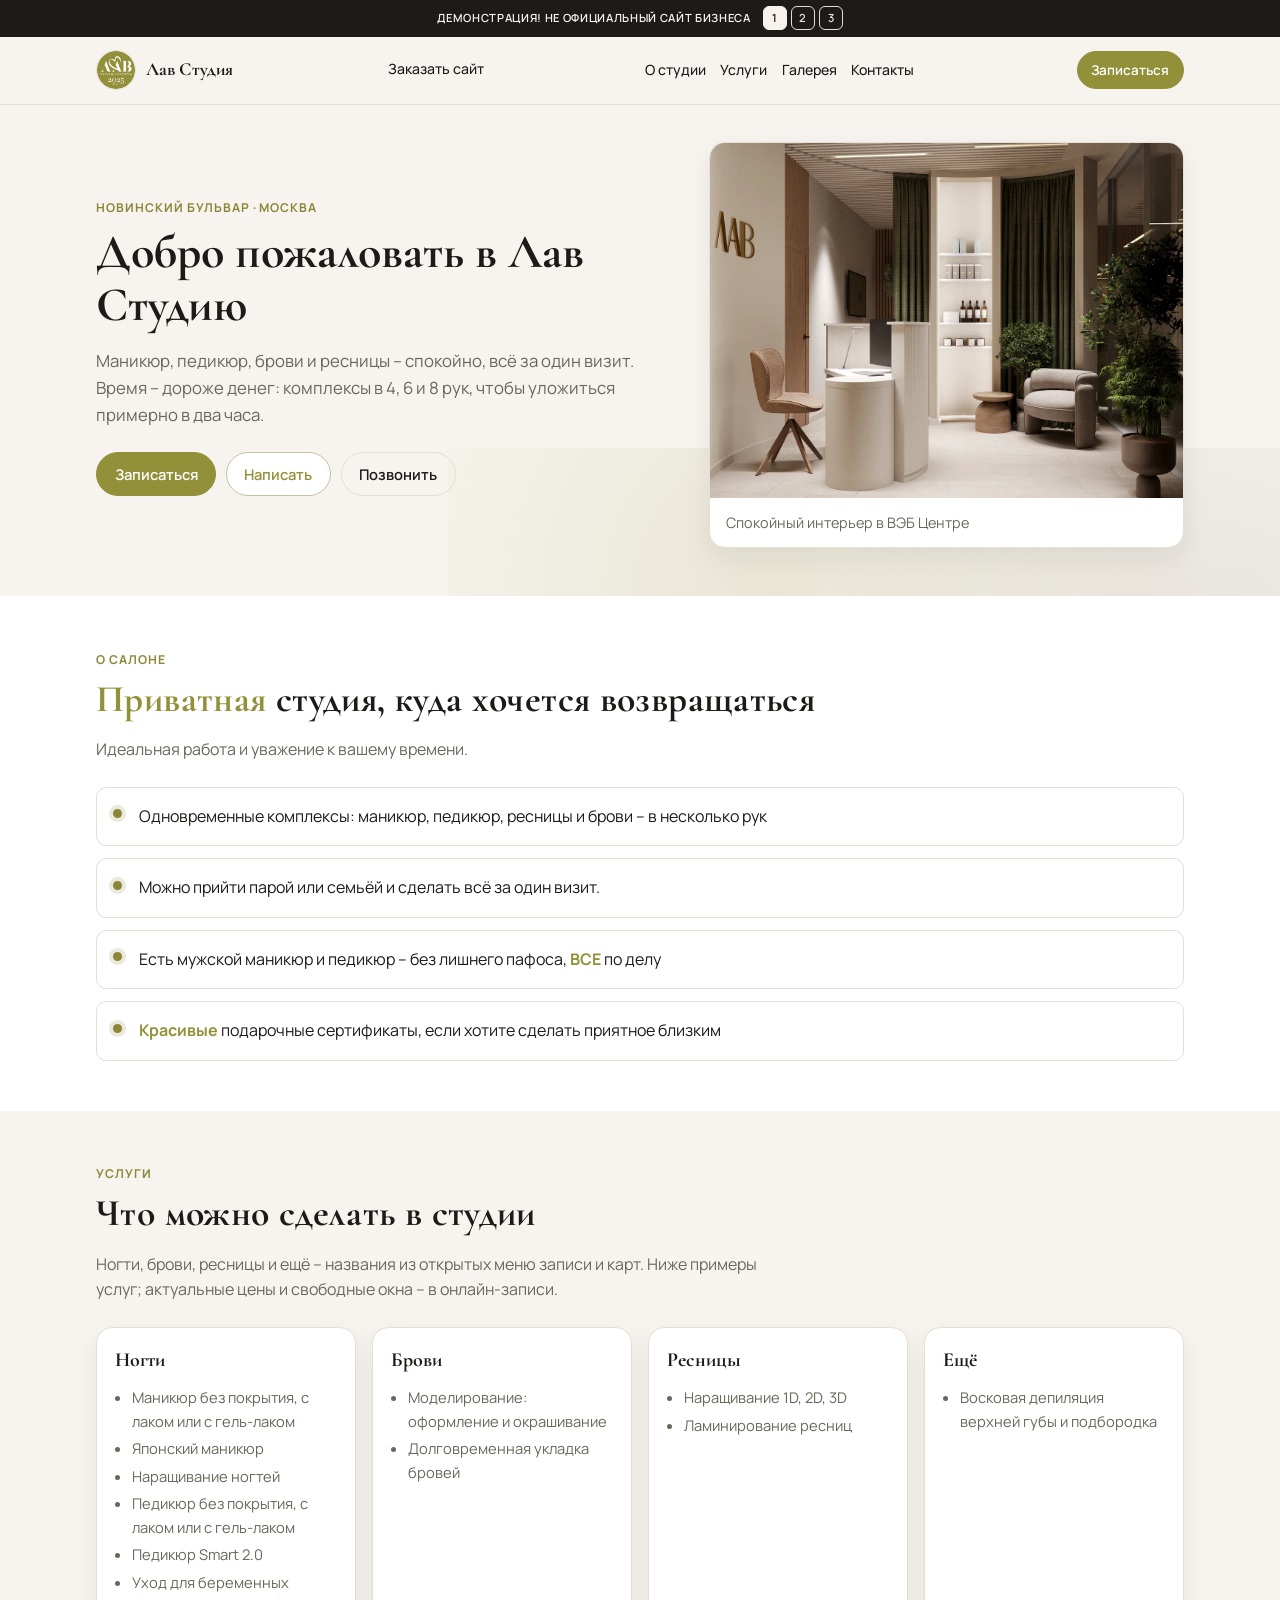
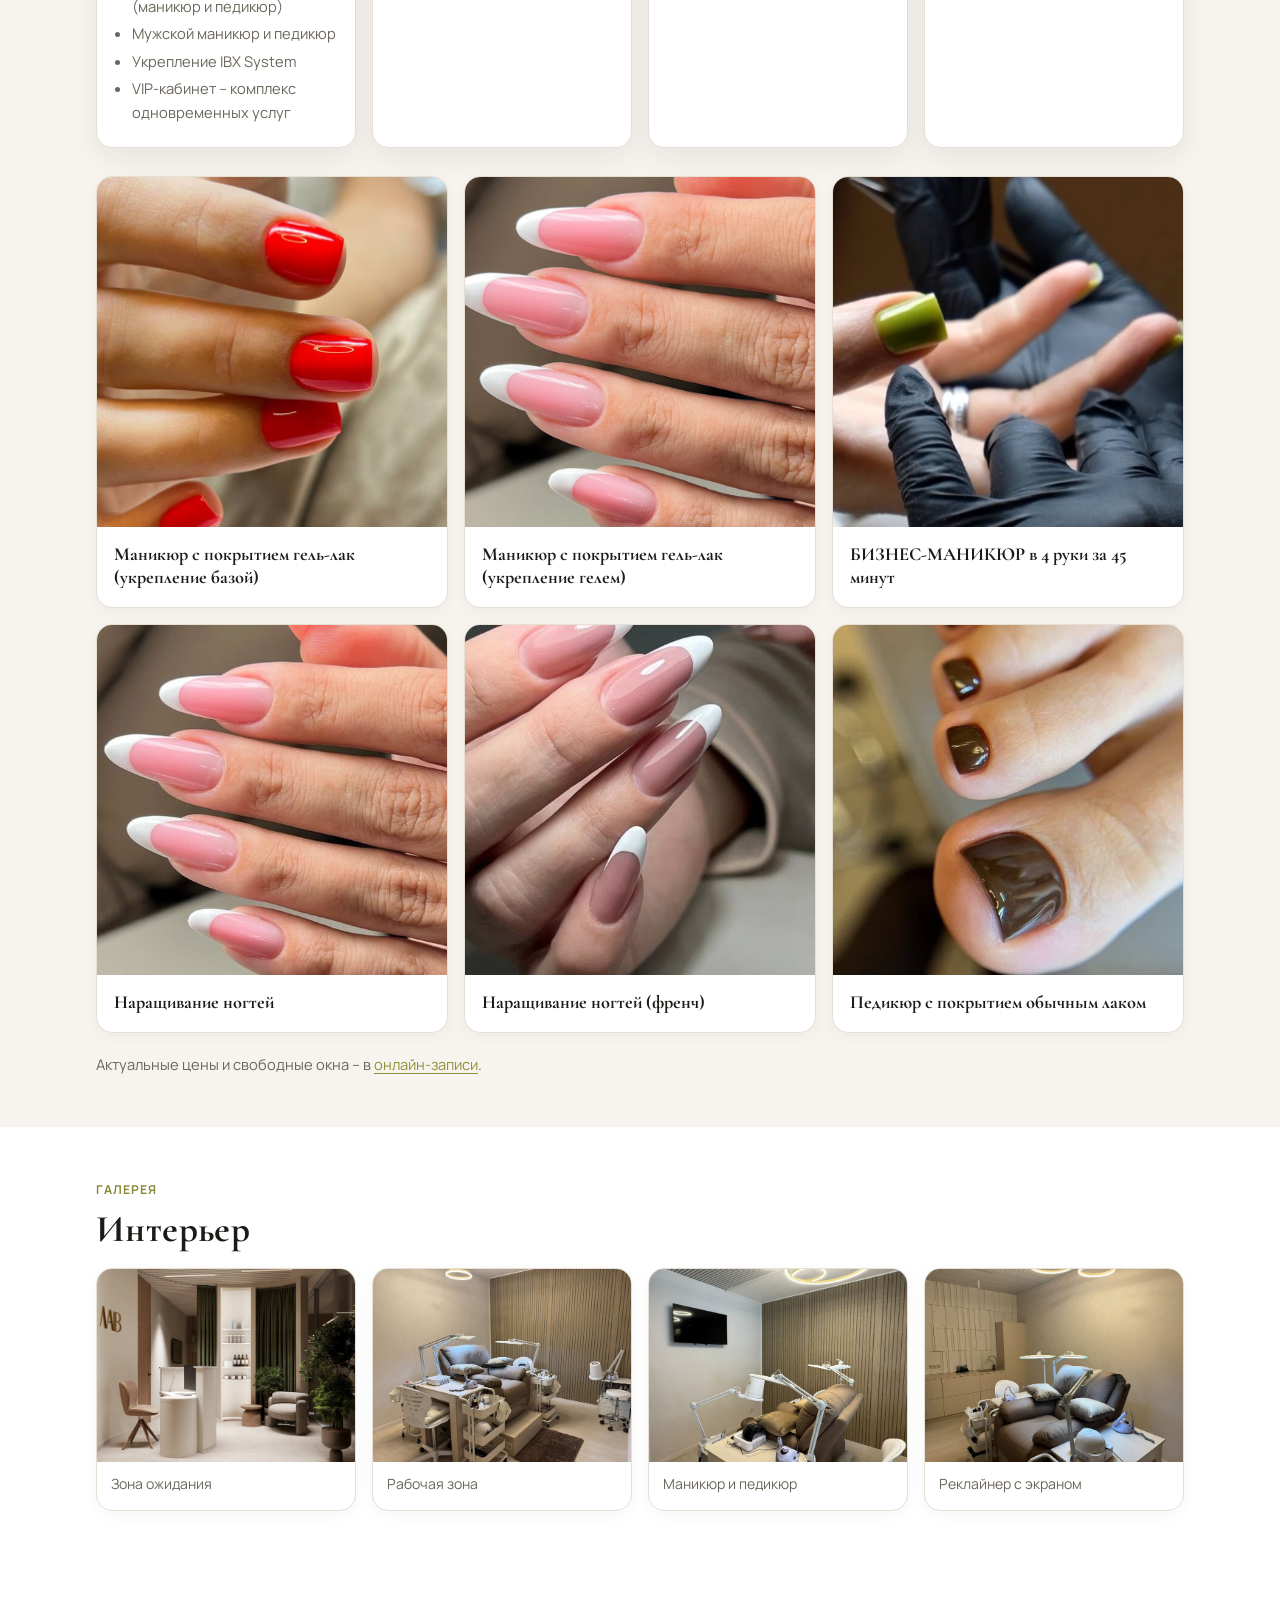
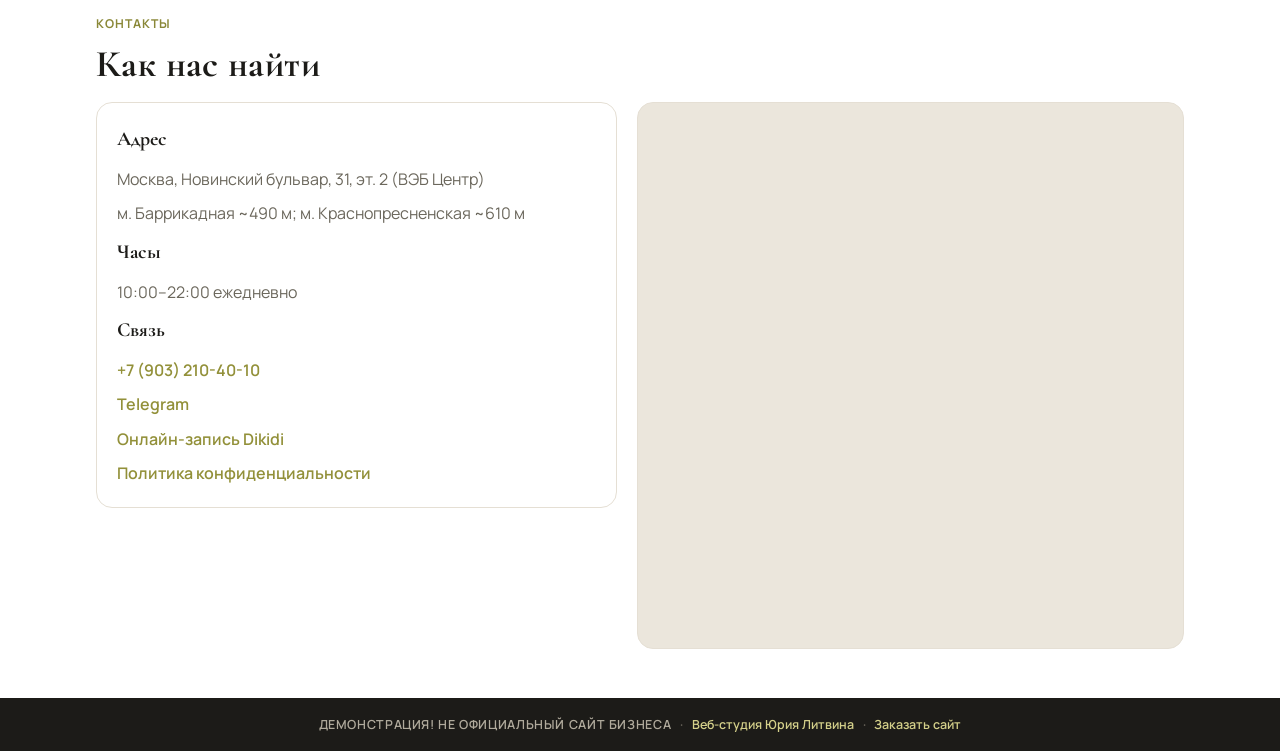
==== commit 2d5c0d63: "Update index.html" ====
--- a/index.html
+++ b/index.html
@@ -4,8 +4,8 @@
   <meta charset="utf-8">
   <meta name="viewport" content="width=device-width, initial-scale=1.0">
   <meta name="robots" content="noindex, nofollow">
-  <title>Лав Студия – салон красоты на Новинском</title>
-  <meta name="description" content="Лав Студия на Новинском бульваре, 31: салон одновременной заботы – комплексы маникюра, педикюра, бровей и ресниц в 4, 6 или 8 рук. Запись ежедневно 10:00–22:00 у м. Баррикадная.">
+  <title>Лав Студия · салон красоты на Новинском</title>
+  <meta name="description" content="Лав Студия на Новинском бульваре, 31: салон одновременной заботы · комплексы маникюра, педикюра, бровей и ресниц в 4, 6 или 8 рук. Запись ежедневно 10:00-22:00 у м. Баррикадная.">
   <meta name="theme-color" content="#929039">
 
   <link rel="icon" sizes="any" href="logos/favicon.ico">
@@ -26,7 +26,6 @@
       <a href="index.html" aria-current="page" aria-label="Вариант 1">1</a>
       <a href="v2/index.html" aria-label="Вариант 2">2</a>
       <a href="v3/index.html" aria-label="Вариант 3">3</a>
-      <a href="v4/index.html" aria-label="Вариант 4">4</a>
     </nav>
   </div>
 
